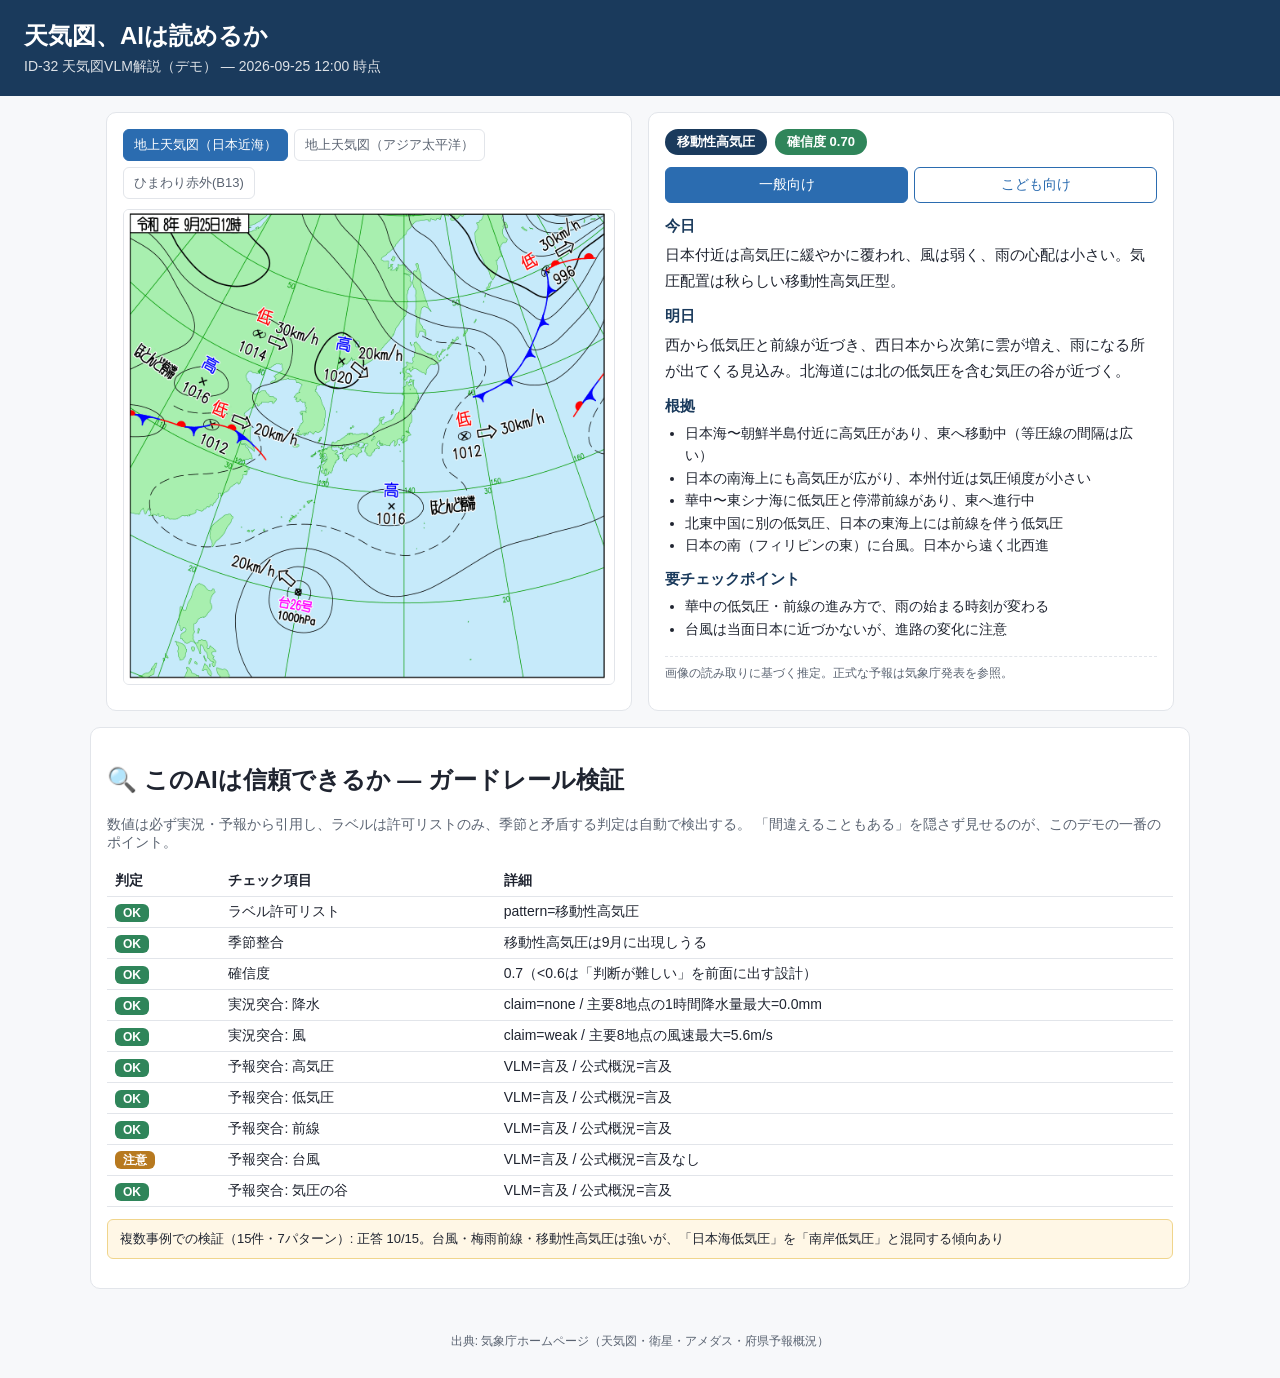
==== experiments/cs32_chart_vlm/webui/index.html @ a6fc39c5 "ID-32: デモUIを実装（読者切替・ガードレール検証パネル） Vanilla JS/HTML/CSSで、実測データ(vlm_output_20260925.json + validate.py 検" ====
<!DOCTYPE html>
<html lang="ja">
<head>
<meta charset="UTF-8">
<meta name="viewport" content="width=device-width, initial-scale=1">
<title>天気図VLM解説（デモ） — ID-32</title>
<link rel="stylesheet" href="style.css">
</head>
<body>
<header>
  <h1>天気図、AIは読めるか</h1>
  <p class="subtitle">ID-32 天気図VLM解説（デモ） — <span id="chart-time"></span> 時点</p>
</header>

<main>
  <section class="chart-panel">
    <div class="image-tabs" id="image-tabs"></div>
    <img id="chart-image" alt="天気図">
  </section>

  <section class="explain-panel">
    <div class="badges">
      <span class="badge pattern" id="pattern-badge"></span>
      <span class="badge confidence" id="confidence-badge"></span>
    </div>

    <div class="reader-toggle" role="group" aria-label="読者切替">
      <button id="btn-general" class="active">一般向け</button>
      <button id="btn-kids">こども向け</button>
    </div>

    <h2>今日</h2>
    <p id="today-text" class="explain-text"></p>

    <h2>明日</h2>
    <p id="tomorrow-text" class="explain-text"></p>

    <h2>根拠</h2>
    <ul id="evidence-list" class="explain-list"></ul>

    <h2>要チェックポイント</h2>
    <ul id="checkpoints-list" class="explain-list"></ul>

    <p class="caveats" id="caveats-text"></p>
  </section>
</main>

<section class="guardrail-panel">
  <h2>🔍 このAIは信頼できるか — ガードレール検証</h2>
  <p class="guardrail-intro">
    数値は必ず実況・予報から引用し、ラベルは許可リストのみ、季節と矛盾する判定は自動で検出する。
    「間違えることもある」を隠さず見せるのが、このデモの一番のポイント。
  </p>
  <table id="guardrail-table">
    <thead><tr><th>判定</th><th>チェック項目</th><th>詳細</th></tr></thead>
    <tbody></tbody>
  </table>
  <p class="accuracy-note" id="accuracy-note"></p>
</section>

<footer>
  <p id="source-text"></p>
</footer>

<script src="script.js"></script>
</body>
</html>
---- experiments/cs32_chart_vlm/webui/style.css ----
:root {
  --navy: #1a3a5c;
  --blue: #2b6cb0;
  --green: #2f855a;
  --amber: #b7791f;
  --red: #c53030;
  --bg: #f7f8fa;
  --card: #ffffff;
  --border: #e2e5ea;
  --text: #1f2430;
  --text-soft: #5b6472;
}

* { box-sizing: border-box; }

body {
  margin: 0;
  font-family: "Hiragino Sans", "Yu Gothic", -apple-system, sans-serif;
  background: var(--bg);
  color: var(--text);
}

header {
  background: var(--navy);
  color: #fff;
  padding: 20px 24px;
}
header h1 { margin: 0 0 6px; font-size: 24px; }
header .subtitle { margin: 0; opacity: 0.85; font-size: 14px; }

main {
  display: grid;
  grid-template-columns: 1fr 1fr;
  gap: 16px;
  padding: 16px;
  max-width: 1100px;
  margin: 0 auto;
}
@media (max-width: 760px) {
  main { grid-template-columns: 1fr; }
}

.chart-panel, .explain-panel, .guardrail-panel {
  background: var(--card);
  border: 1px solid var(--border);
  border-radius: 10px;
  padding: 16px;
}

.image-tabs { display: flex; gap: 6px; margin-bottom: 10px; flex-wrap: wrap; }
.image-tabs button {
  border: 1px solid var(--border);
  background: #fff;
  border-radius: 6px;
  padding: 6px 10px;
  font-size: 13px;
  cursor: pointer;
  color: var(--text-soft);
}
.image-tabs button.active {
  background: var(--blue);
  color: #fff;
  border-color: var(--blue);
}

#chart-image { width: 100%; border-radius: 6px; border: 1px solid var(--border); }

.badges { display: flex; gap: 8px; margin-bottom: 12px; }
.badge {
  display: inline-block;
  padding: 4px 12px;
  border-radius: 999px;
  font-size: 13px;
  font-weight: bold;
  color: #fff;
}
.badge.pattern { background: var(--navy); }
.badge.confidence.high { background: var(--green); }
.badge.confidence.mid { background: var(--amber); }
.badge.confidence.low { background: var(--red); }

.reader-toggle { display: flex; gap: 6px; margin-bottom: 14px; }
.reader-toggle button {
  flex: 1;
  padding: 8px 10px;
  border: 1px solid var(--blue);
  background: #fff;
  color: var(--blue);
  border-radius: 6px;
  cursor: pointer;
  font-size: 14px;
}
.reader-toggle button.active { background: var(--blue); color: #fff; }

.explain-panel h2 { font-size: 15px; margin: 14px 0 6px; color: var(--navy); }
.explain-panel h2:first-of-type { margin-top: 0; }
.explain-text { margin: 0; line-height: 1.7; font-size: 15px; }
.explain-list { margin: 0; padding-left: 20px; line-height: 1.6; font-size: 14px; }
.caveats { margin-top: 16px; font-size: 12px; color: var(--text-soft); border-top: 1px dashed var(--border); padding-top: 8px; }

.guardrail-panel { max-width: 1100px; margin: 0 auto 16px; }
.guardrail-intro { color: var(--text-soft); font-size: 14px; }
#guardrail-table { width: 100%; border-collapse: collapse; font-size: 14px; }
#guardrail-table th, #guardrail-table td {
  text-align: left;
  padding: 6px 8px;
  border-bottom: 1px solid var(--border);
}
.verdict { font-weight: bold; padding: 2px 8px; border-radius: 6px; color: #fff; font-size: 12px; }
.verdict.OK { background: var(--green); }
.verdict.注意 { background: var(--amber); }
.verdict.NG { background: var(--red); }

.accuracy-note {
  margin-top: 12px;
  background: #fff7e6;
  border: 1px solid #f0d58c;
  border-radius: 6px;
  padding: 10px 12px;
  font-size: 13px;
}

footer { text-align: center; color: var(--text-soft); font-size: 12px; padding: 16px; }
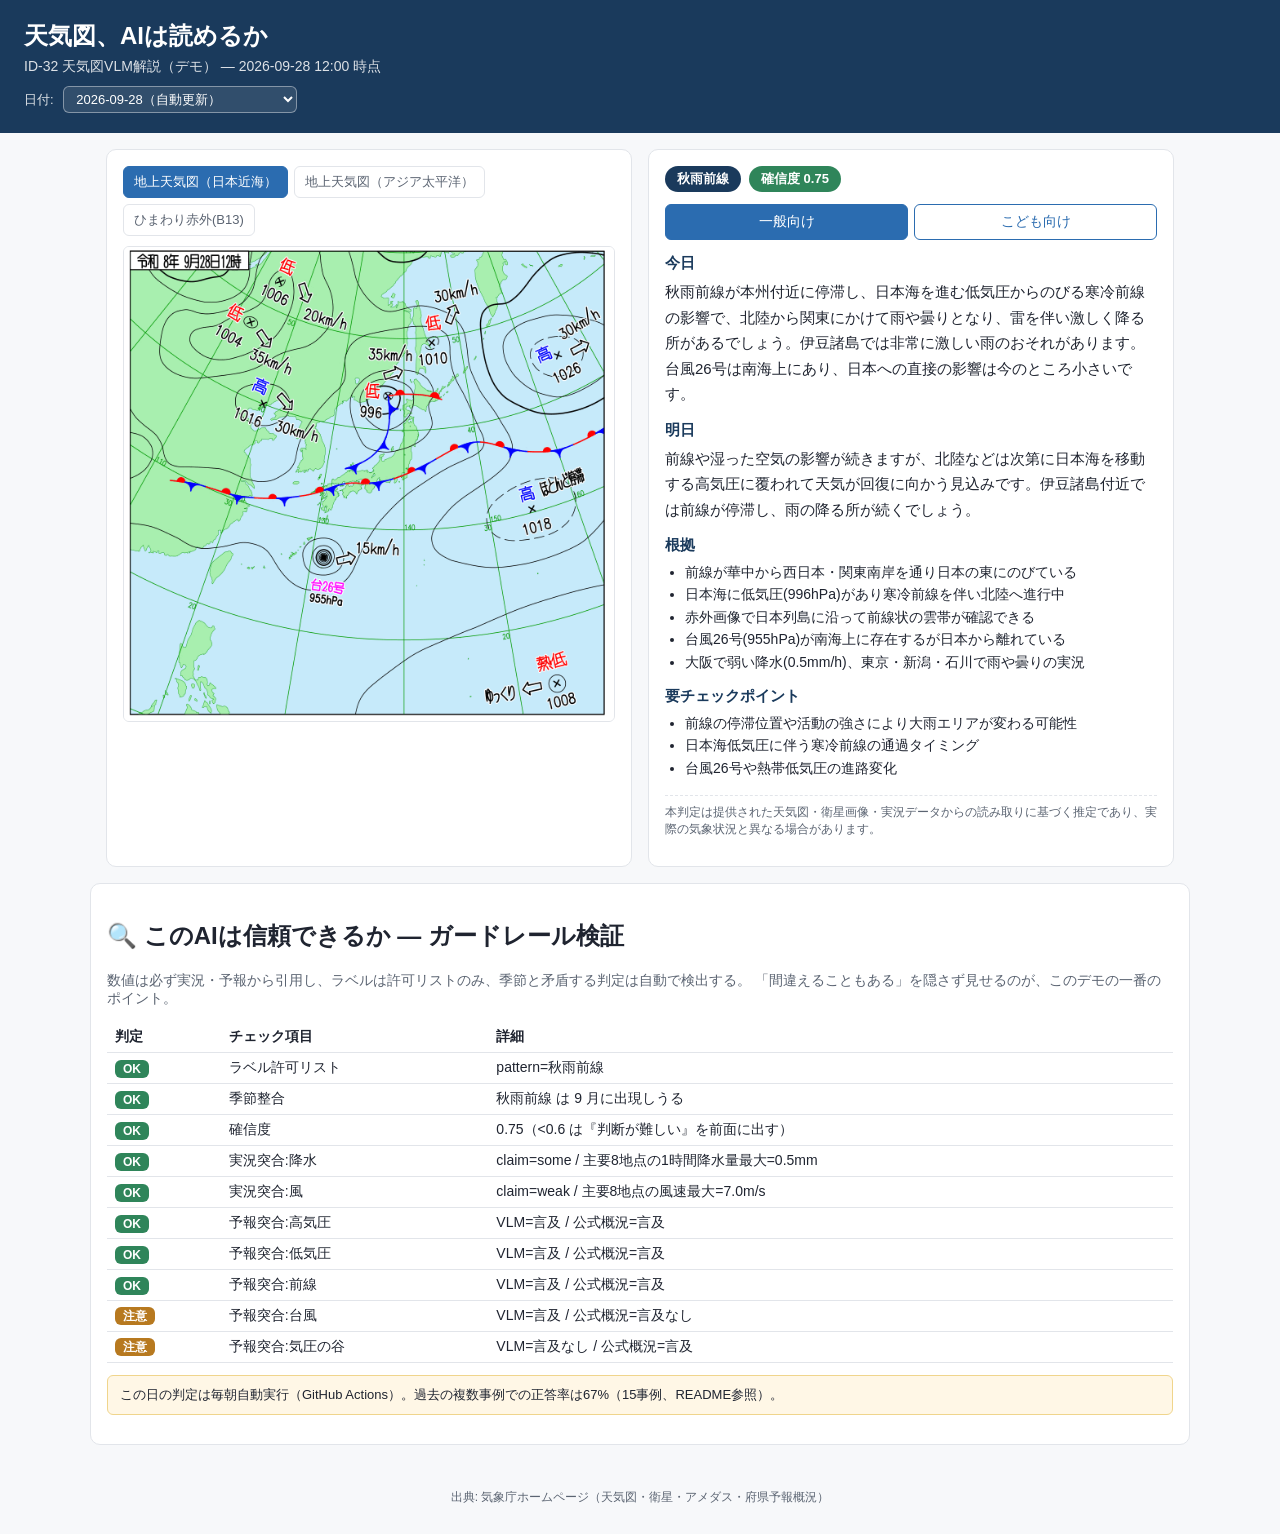
==== commit 572c428b: "ID-32: 毎朝6時JSTに自動更新するGitHub Actionsを追加 daily_update.pyが fetch_chart.py で今日のデータを取得→Claude APIで気圧配置を 判" ====
--- a/experiments/cs32_chart_vlm/webui/index.html
+++ b/experiments/cs32_chart_vlm/webui/index.html
@@ -10,6 +10,10 @@
 <header>
   <h1>天気図、AIは読めるか</h1>
   <p class="subtitle">ID-32 天気図VLM解説（デモ） — <span id="chart-time"></span> 時点</p>
+  <div class="date-select-wrap">
+    <label for="date-select">日付:</label>
+    <select id="date-select"></select>
+  </div>
 </header>
 
 <main>
--- a/experiments/cs32_chart_vlm/webui/style.css
+++ b/experiments/cs32_chart_vlm/webui/style.css
@@ -27,6 +27,17 @@
 }
 header h1 { margin: 0 0 6px; font-size: 24px; }
 header .subtitle { margin: 0; opacity: 0.85; font-size: 14px; }
+.date-select-wrap { margin-top: 10px; font-size: 13px; }
+.date-select-wrap label { margin-right: 6px; opacity: 0.85; }
+.date-select-wrap select {
+  padding: 4px 8px;
+  border-radius: 6px;
+  border: 1px solid rgba(255,255,255,0.4);
+  background: rgba(255,255,255,0.1);
+  color: #fff;
+  font-size: 13px;
+}
+.date-select-wrap select option { color: #1f2430; }
 
 main {
   display: grid;
